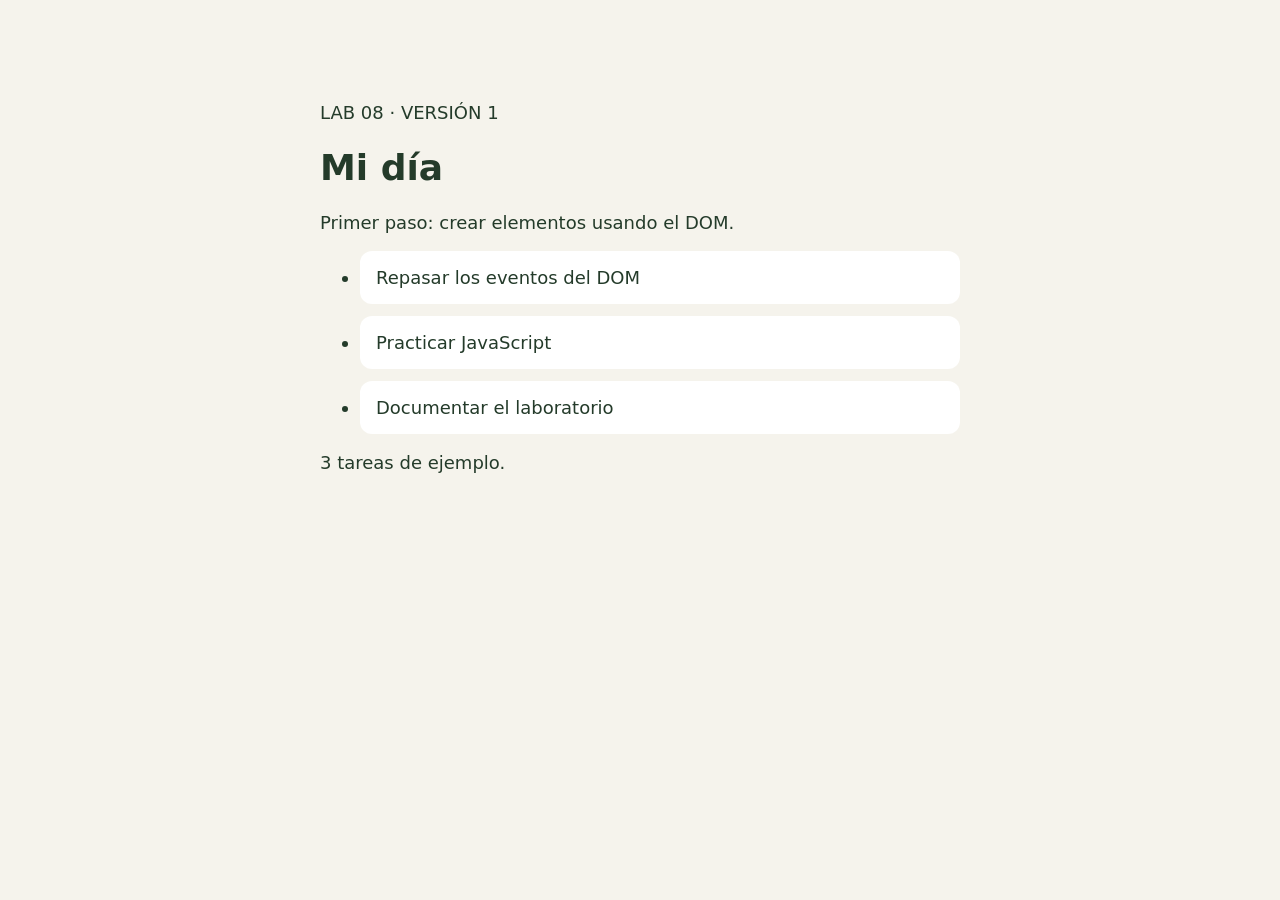
==== tarea/index.html @ 3fe0efce "Tarea v1: estructura del componente y DOM" ====
<!doctype html>
<html lang="es">
<head>
  <meta charset="UTF-8">
  <meta name="viewport" content="width=device-width, initial-scale=1.0">
  <title>Mi día — versión 1</title>
  <style>body{font:18px system-ui;background:#f5f3ec;color:#243b2a;max-width:640px;margin:60px auto;padding:24px}li{padding:16px;background:white;margin-bottom:12px;border-radius:12px}</style>
</head>
<body>
  <main>
    <p>LAB 08 · VERSIÓN 1</p>
    <h1>Mi día</h1>
    <p>Primer paso: crear elementos usando el DOM.</p>
    <ul id="lista-tareas"></ul>
    <p id="resumen"></p>
  </main>
  <script src="app.js" defer></script>
</body>
</html>
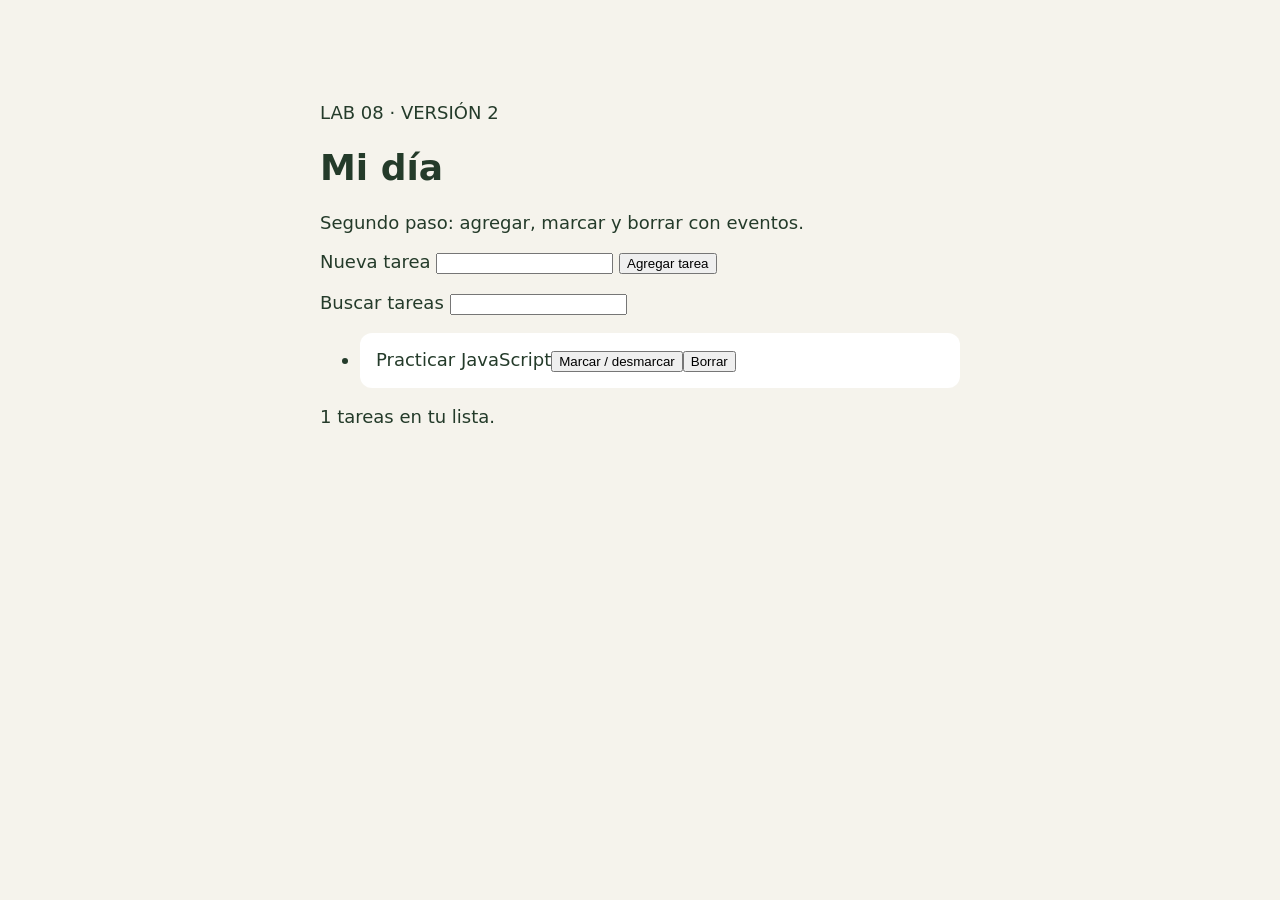
==== commit 62d49438: "Tarea v2: agregar eventos y validacion visible" ====
--- a/tarea/index.html
+++ b/tarea/index.html
@@ -3,14 +3,22 @@
 <head>
   <meta charset="UTF-8">
   <meta name="viewport" content="width=device-width, initial-scale=1.0">
-  <title>Mi día — versión 1</title>
+  <title>Mi día — versión 2</title>
   <style>body{font:18px system-ui;background:#f5f3ec;color:#243b2a;max-width:640px;margin:60px auto;padding:24px}li{padding:16px;background:white;margin-bottom:12px;border-radius:12px}</style>
 </head>
 <body>
   <main>
-    <p>LAB 08 · VERSIÓN 1</p>
+    <p>LAB 08 · VERSIÓN 2</p>
     <h1>Mi día</h1>
-    <p>Primer paso: crear elementos usando el DOM.</p>
+    <p>Segundo paso: agregar, marcar y borrar con eventos.</p>
+    <form id="formulario" novalidate>
+      <label for="titulo">Nueva tarea</label>
+      <input id="titulo" name="titulo" maxlength="80" aria-describedby="mensaje">
+      <button type="submit">Agregar tarea</button>
+      <p id="mensaje" role="status" aria-live="polite"></p>
+    </form>
+    <label for="buscador">Buscar tareas</label>
+    <input id="buscador" type="search">
     <ul id="lista-tareas"></ul>
     <p id="resumen"></p>
   </main>
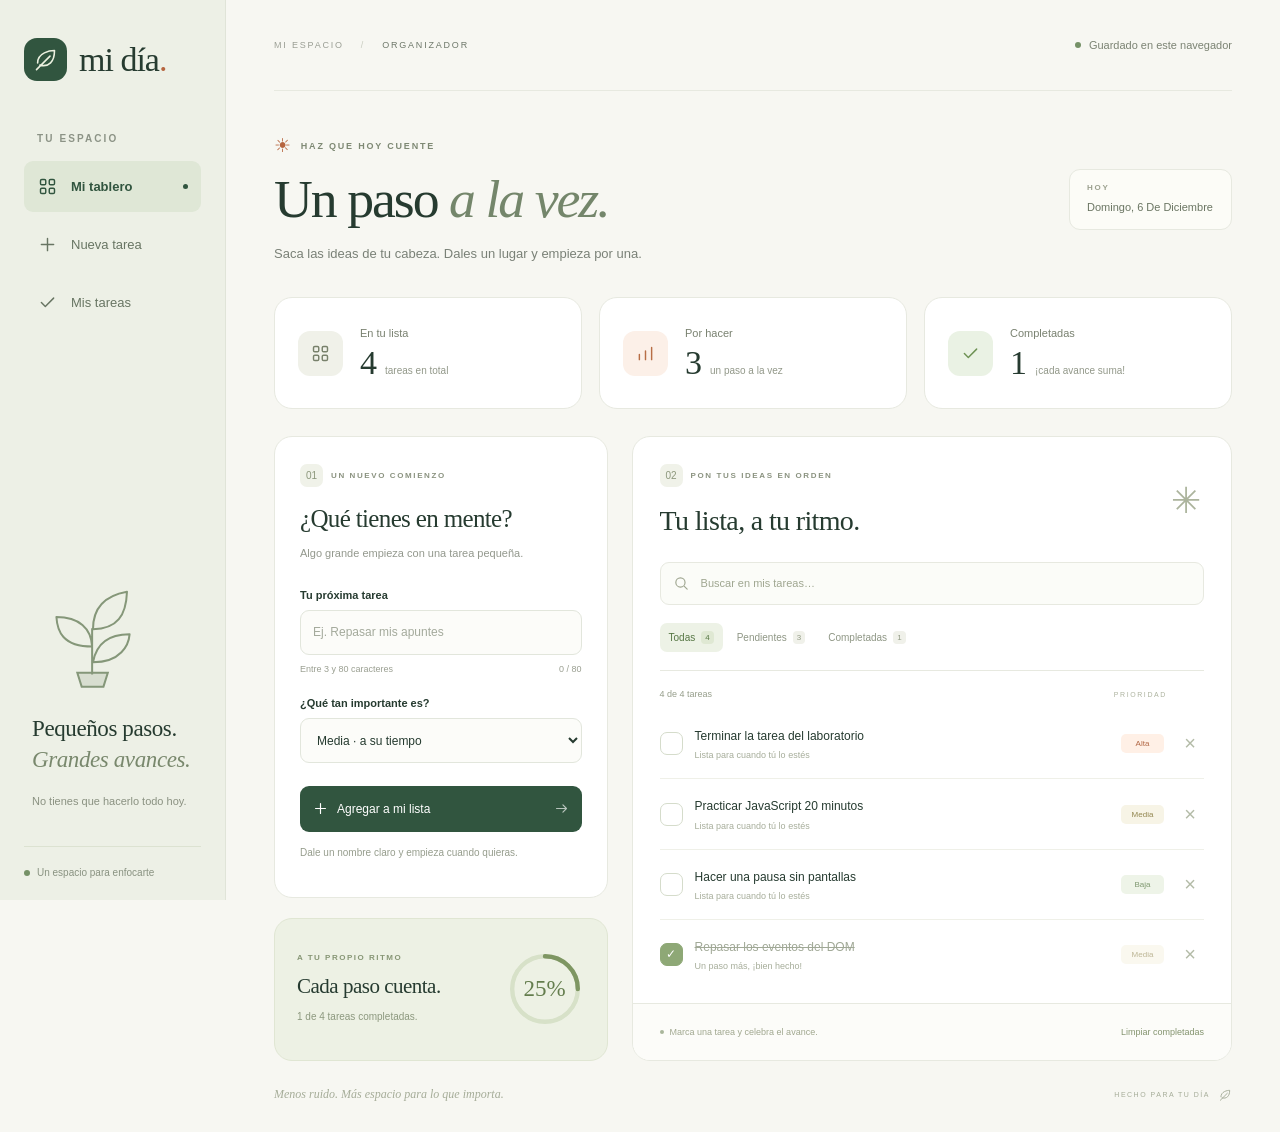
==== commit 54b3752b: "Tarea v3: componente con clases y enlaces en README" ====
--- a/tarea/index.html
+++ b/tarea/index.html
@@ -3,25 +3,103 @@
 <head>
   <meta charset="UTF-8">
   <meta name="viewport" content="width=device-width, initial-scale=1.0">
-  <title>Mi día — versión 2</title>
-  <style>body{font:18px system-ui;background:#f5f3ec;color:#243b2a;max-width:640px;margin:60px auto;padding:24px}li{padding:16px;background:white;margin-bottom:12px;border-radius:12px}</style>
+  <meta name="description" content="Organiza tu día paso a paso. Agrega, busca y completa tus tareas en un espacio sencillo y tranquilo.">
+  <meta name="theme-color" content="#264b38">
+  <title>Mi día · Un paso a la vez</title>
+  <link rel="stylesheet" href="styles.css">
+  <link rel="icon" href="data:image/svg+xml,%3Csvg xmlns='http://www.w3.org/2000/svg' viewBox='0 0 32 32'%3E%3Crect width='32' height='32' rx='9' fill='%23264b38'/%3E%3Cpath d='M9 19C9 9 22 8 24 8c0 12-7 17-15 11Zm1 5 11-12' fill='none' stroke='%23edf2df' stroke-width='2'/%3E%3C/svg%3E">
 </head>
 <body>
-  <main>
-    <p>LAB 08 · VERSIÓN 2</p>
-    <h1>Mi día</h1>
-    <p>Segundo paso: agregar, marcar y borrar con eventos.</p>
-    <form id="formulario" novalidate>
-      <label for="titulo">Nueva tarea</label>
-      <input id="titulo" name="titulo" maxlength="80" aria-describedby="mensaje">
-      <button type="submit">Agregar tarea</button>
-      <p id="mensaje" role="status" aria-live="polite"></p>
-    </form>
-    <label for="buscador">Buscar tareas</label>
-    <input id="buscador" type="search">
-    <ul id="lista-tareas"></ul>
-    <p id="resumen"></p>
+  <a class="skip-link" href="#contenido">Ir al contenido</a>
+  <svg class="svg-defs" xmlns="http://www.w3.org/2000/svg" aria-hidden="true">
+    <symbol id="i-leaf" viewBox="0 0 24 24"><path d="M5 15C5 6 16 4 20 4c0 10-5 15-13 13M4 21 16 9"/></symbol>
+    <symbol id="i-grid" viewBox="0 0 24 24"><rect x="4" y="4" width="6" height="6" rx="1.5"/><rect x="14" y="4" width="6" height="6" rx="1.5"/><rect x="4" y="14" width="6" height="6" rx="1.5"/><rect x="14" y="14" width="6" height="6" rx="1.5"/></symbol>
+    <symbol id="i-plus" viewBox="0 0 24 24"><path d="M12 5v14M5 12h14"/></symbol>
+    <symbol id="i-search" viewBox="0 0 24 24"><circle cx="10.5" cy="10.5" r="6.5"/><path d="m16 16 4 4"/></symbol>
+    <symbol id="i-check" viewBox="0 0 24 24"><path d="m5 12 4.5 4.5L19 7"/></symbol>
+    <symbol id="i-chart" viewBox="0 0 24 24"><path d="M5 19V13M12 19V9M19 19V5"/></symbol>
+    <symbol id="i-arrow" viewBox="0 0 24 24"><path d="M5 12h14m-5-5 5 5-5 5"/></symbol>
+  </svg>
+
+  <!-- Parte 1: navegación y progreso general. -->
+  <aside class="sidebar">
+    <a class="brand" href="#contenido" aria-label="Mi día, inicio">
+      <span class="brand-mark"><svg class="icon"><use href="#i-leaf"></use></svg></span>
+      <span>mi día<span class="brand-dot">.</span></span>
+    </a>
+    <p class="nav-label">TU ESPACIO</p>
+    <nav aria-label="Secciones de la página">
+      <a class="nav-item active" href="#contenido"><svg class="icon"><use href="#i-grid"></use></svg>Mi tablero<span class="nav-indicator"></span></a>
+      <a class="nav-item" href="#nueva-tarea"><svg class="icon"><use href="#i-plus"></use></svg>Nueva tarea</a>
+      <a class="nav-item" href="#mi-lista"><svg class="icon"><use href="#i-check"></use></svg>Mis tareas</a>
+    </nav>
+    <div class="sidebar-note">
+      <svg class="plant" viewBox="0 0 140 130" fill="none" aria-hidden="true">
+        <path d="M69 112V59m0 21C35 80 29 62 28 46c26 0 40 13 41 34Zm1-20c0-31 22-40 39-43-1 27-11 43-39 43Zm0 38c32 0 41-20 42-32-24 0-38 10-42 32Z" stroke="currentColor" stroke-width="2.3" stroke-linejoin="round"/>
+        <path d="M52 110h35l-5 16H57l-5-16Z" fill="currentColor" opacity=".2"/><path d="M52 110h35l-5 16H57l-5-16Z" stroke="currentColor" stroke-width="2.3"/>
+      </svg>
+      <p>Pequeños pasos.<br><em>Grandes avances.</em></p>
+      <span>No tienes que hacerlo todo hoy.</span>
+    </div>
+    <div class="sidebar-footer"><span class="tiny-dot"></span>Un espacio para enfocarte</div>
+  </aside>
+
+  <main id="contenido" class="main">
+    <header class="topbar">
+      <p class="breadcrumb">MI ESPACIO <span>/</span> <strong>ORGANIZADOR</strong></p>
+      <div class="save-status"><span class="tiny-dot"></span><span id="guardado-texto">Guardado en este navegador</span></div>
+    </header>
+
+    <section class="intro" aria-labelledby="titulo-pagina">
+      <div><p class="eyebrow"><span class="sun" aria-hidden="true">☀</span> HAZ QUE HOY CUENTE</p><h1 id="titulo-pagina">Un paso <em>a la vez.</em></h1><p class="intro-copy">Saca las ideas de tu cabeza. Dales un lugar y empieza por una.</p></div>
+      <div class="date-pill"><span>HOY</span><time id="fecha"></time></div>
+    </section>
+
+    <!-- Parte 2: resumen que cambia con las acciones del usuario. -->
+    <section id="resumen-dia" class="stats" aria-label="Resumen de tus tareas">
+      <div class="stat-card"><span class="stat-icon neutral"><svg class="icon"><use href="#i-grid"></use></svg></span><div><p>En tu lista</p><strong id="total">0</strong><span class="stat-caption">tareas en total</span></div></div>
+      <div class="stat-card"><span class="stat-icon peach"><svg class="icon"><use href="#i-chart"></use></svg></span><div><p>Por hacer</p><strong id="pendientes">0</strong><span class="stat-caption">un paso a la vez</span></div></div>
+      <div class="stat-card"><span class="stat-icon green"><svg class="icon"><use href="#i-check"></use></svg></span><div><p>Completadas</p><strong id="completadas">0</strong><span class="stat-caption">¡cada avance suma!</span></div></div>
+    </section>
+
+    <div class="workspace">
+      <div class="left-column">
+        <!-- Parte 3: formulario y validación visible. -->
+        <section id="nueva-tarea" class="panel form-panel" aria-labelledby="titulo-formulario">
+          <div class="section-heading"><span class="step">01</span><p>UN NUEVO COMIENZO</p></div>
+          <h2 id="titulo-formulario">¿Qué tienes en mente?</h2>
+          <p class="section-copy">Algo grande empieza con una tarea pequeña.</p>
+          <form id="formulario" novalidate>
+            <label for="titulo">Tu próxima tarea</label>
+            <input id="titulo" name="titulo" type="text" placeholder="Ej. Repasar mis apuntes" minlength="3" maxlength="80" autocomplete="off" aria-describedby="ayuda-titulo mensaje" required>
+            <div id="ayuda-titulo" class="field-help"><span>Entre 3 y 80 caracteres</span><span id="contador">0 / 80</span></div>
+            <label for="prioridad">¿Qué tan importante es?</label>
+            <select id="prioridad" name="prioridad"><option value="baja">Baja · puede esperar</option><option value="media" selected>Media · a su tiempo</option><option value="alta">Alta · primero esto</option></select>
+            <button class="primary-button" type="submit"><svg class="icon"><use href="#i-plus"></use></svg>Agregar a mi lista<svg class="icon arrow"><use href="#i-arrow"></use></svg></button>
+            <p id="mensaje" class="form-message" role="status" aria-live="polite">Dale un nombre claro y empieza cuando quieras.</p>
+          </form>
+        </section>
+        <section class="progress-card" aria-labelledby="titulo-progreso">
+          <div><p class="eyebrow">A TU PROPIO RITMO</p><h2 id="titulo-progreso">Cada paso cuenta.</h2><p id="progreso-mensaje">Tu próximo paso te espera.</p></div>
+          <div class="progress-ring"><svg viewBox="0 0 100 100" aria-hidden="true"><circle class="ring-track" cx="50" cy="50" r="41"/><circle id="anillo-progreso" class="ring-fill" cx="50" cy="50" r="41"/></svg><strong id="progreso">0%</strong></div>
+        </section>
+      </div>
+
+      <!-- Parte 4: búsqueda, filtros y lista creada con createElement. -->
+      <section id="mi-lista" class="panel list-panel" aria-labelledby="titulo-lista">
+        <div class="list-heading"><div><div class="section-heading"><span class="step">02</span><p>PON TUS IDEAS EN ORDEN</p></div><h2 id="titulo-lista">Tu lista, a tu ritmo.</h2></div><span class="list-decoration" aria-hidden="true">✳</span></div>
+        <div class="search-field"><svg class="icon"><use href="#i-search"></use></svg><label class="sr-only" for="buscador">Buscar en tus tareas</label><input id="buscador" type="search" placeholder="Buscar en mis tareas…" autocomplete="off"></div>
+        <div id="filtros" class="filters" role="group" aria-label="Filtrar tareas por estado"><button type="button" data-filtro="todas" aria-pressed="true">Todas <span id="cuenta-todas">0</span></button><button type="button" data-filtro="pendientes" aria-pressed="false">Pendientes <span id="cuenta-pendientes">0</span></button><button type="button" data-filtro="completadas" aria-pressed="false">Completadas <span id="cuenta-completadas">0</span></button></div>
+        <div class="list-meta"><p id="resultado" role="status" aria-live="polite"></p><span>PRIORIDAD</span></div>
+        <ul id="lista-tareas" class="task-list" aria-label="Tareas"></ul>
+        <div id="estado-vacio" class="empty-state" hidden><span aria-hidden="true">✧</span><h3 id="vacio-titulo">Un espacio para empezar.</h3><p id="vacio-mensaje">Agrega tu primera tarea desde el formulario.</p><button id="limpiar-filtros" type="button" class="text-button" hidden>Ver todas mis tareas</button></div>
+        <div class="list-footer"><span><span class="tiny-dot"></span> Marca una tarea y celebra el avance.</span><button id="limpiar-completadas" type="button" class="text-button" disabled>Limpiar completadas</button></div>
+        <div id="aviso" class="undo-notice" role="status" aria-live="polite" hidden><span id="aviso-texto"></span><button id="deshacer" type="button">Deshacer</button></div>
+      </section>
+    </div>
+    <footer class="page-footer"><p>Menos ruido. Más espacio para lo que importa.</p><span>HECHO PARA TU DÍA <svg class="icon"><use href="#i-leaf"></use></svg></span></footer>
+    <noscript>Activa JavaScript en tu navegador para usar la lista de tareas.</noscript>
   </main>
-  <script src="app.js" defer></script>
+  <script src="app.js"></script>
 </body>
 </html>
--- a/tarea/styles.css
+++ b/tarea/styles.css
@@ -0,0 +1,14 @@
+:root{--paper:#f7f7f2;--white:#fff;--ink:#263b30;--muted:#7a8177;--green:#31553f;--line:#e7e9e0;--sidebar:#edf0e6;--accent:#b6653f;--radius:18px;font-family:Arial,Helvetica,sans-serif;color:var(--ink);background:var(--paper);font-synthesis:none}
+*{box-sizing:border-box}html{scroll-behavior:smooth;scroll-padding-top:24px}body{margin:0}button,input,select{font:inherit}button,a,input,select{-webkit-tap-highlight-color:transparent}button{cursor:pointer}button:disabled{cursor:default;opacity:.4}button,a,input,select{outline-offset:4px}button:focus-visible,a:focus-visible,input:focus-visible,select:focus-visible{outline:3px solid #9a6d46}a{color:inherit;text-decoration:none}button{transition:background .18s,transform .18s}button:active:not(:disabled){transform:translateY(1px)}[hidden]{display:none!important}.icon{width:21px;height:21px;fill:none;stroke:currentColor;stroke-width:1.65;stroke-linecap:round;stroke-linejoin:round;flex-shrink:0}.svg-defs{position:absolute;width:0;height:0;overflow:hidden}.sr-only{position:absolute;width:1px;height:1px;padding:0;margin:-1px;overflow:hidden;clip:rect(0,0,0,0);white-space:nowrap;border:0}.skip-link{position:fixed;left:16px;top:-90px;z-index:5;background:var(--green);color:white;padding:12px 20px;border-radius:8px}.skip-link:focus{top:16px}
+.sidebar{width:226px;position:fixed;inset:0 auto 0 0;background:var(--sidebar);border-right:1px solid #e0e4d8;padding:38px 24px 22px;display:flex;flex-direction:column}.brand{display:flex;align-items:center;gap:12px;font:34px Georgia,'Times New Roman',serif;letter-spacing:-1px;width:fit-content}.brand-mark{background:var(--green);border-radius:13px;width:43px;height:43px;display:grid;place-items:center;color:#ecf1e0}.brand-mark .icon{width:27px;height:27px;stroke-width:1.4}.brand-dot{color:var(--accent)}.nav-label{font-size:10px;letter-spacing:2.1px;font-weight:700;color:#8c9386;margin:52px 0 17px 13px}.nav-item{display:flex;align-items:center;gap:13px;padding:15px 13px;border-radius:9px;margin-bottom:7px;font-size:13px;color:#687563}.nav-item.active{background:#dfe7d6;color:var(--green);font-weight:600}.nav-item:hover{background:#e2e8db}.nav-indicator{width:5px;height:5px;border-radius:50%;background:var(--green);margin-left:auto}.sidebar-note{margin-top:auto;padding:32px 8px 34px}.plant{width:122px;height:115px;color:#859779;display:block;margin-bottom:22px}.sidebar-note p{font:23px/1.35 Georgia,'Times New Roman',serif;margin:0 0 16px;letter-spacing:-.4px}.sidebar-note em{color:#79886d}.sidebar-note>span{font-size:11px;line-height:1.8;color:#8a9181}.sidebar-footer{font-size:10px;color:#899281;border-top:1px solid #dce2d1;padding-top:20px;display:flex;align-items:center;gap:7px}.tiny-dot{display:inline-block;width:6px;height:6px;border-radius:50%;background:#759167;flex-shrink:0}
+.main{margin-left:226px;padding:0 48px;max-width:1560px}.topbar{height:91px;border-bottom:1px solid var(--line);display:flex;align-items:center;justify-content:space-between;gap:18px}.breadcrumb{font-size:9px;letter-spacing:1.8px;color:#9a9e94;display:flex;gap:17px}.breadcrumb strong{font-weight:500;color:#6e786a}.breadcrumb span{color:#c7cbbf}.save-status{display:flex;align-items:center;gap:8px;color:#7b8373;font-size:11px}.intro{padding:43px 0 32px;display:flex;justify-content:space-between;align-items:center;gap:20px}.eyebrow{font-size:9px;font-weight:700;letter-spacing:1.8px;color:#7e8974;margin:0 0 13px;display:flex;align-items:center;gap:8px}.sun{font-size:19px;color:var(--accent)}h1{font:clamp(36px,4.2vw,58px)/1.08 Georgia,'Times New Roman',serif;letter-spacing:-2px;margin:0 0 15px}h1 em{font-weight:400;color:#74866b}.intro-copy{font-size:13px;color:var(--muted);margin:0;line-height:1.7}.date-pill{border:1px solid var(--line);border-radius:11px;padding:13px 17px;background:#fcfcf7;min-width:163px}.date-pill span{display:block;color:#9ba08e;font-size:8px;font-weight:700;letter-spacing:1.8px;margin-bottom:7px}.date-pill time{font-size:11px;line-height:1.5;color:#6a7562;text-transform:capitalize;display:block}
+.stats{display:grid;grid-template-columns:repeat(3,minmax(0,1fr));gap:17px;margin-bottom:27px}.stat-card{background:white;border:1px solid var(--line);border-radius:var(--radius);padding:21px 23px;display:flex;align-items:center;gap:17px;min-height:112px}.stat-icon{width:45px;height:45px;border-radius:12px;display:grid;place-items:center}.neutral{background:#f0f1e9;color:#78816b}.peach{background:#fcf0e8;color:#b86e45}.green{background:#eaf2e4;color:#6e9254}.stat-card p{margin:0 0 7px;color:#798170;font-size:11px}.stat-card strong{font:34px/1 Georgia,'Times New Roman',serif;margin-right:8px}.stat-caption{color:#929889;font-size:10px}
+.workspace{display:grid;grid-template-columns:minmax(265px,.75fr) minmax(380px,1.35fr);align-items:start;gap:24px}.left-column{display:grid;gap:20px}.panel{background:white;border:1px solid var(--line);border-radius:var(--radius)}.form-panel{padding:27px 25px 20px}.section-heading{display:flex;align-items:center;gap:8px;margin-bottom:17px}.step{font-size:10px;background:#f0f2e9;color:#8c977c;width:23px;height:23px;border-radius:7px;display:grid;place-items:center}.section-heading p{font-size:8px;letter-spacing:1.6px;color:#8b9380;margin:0;font-weight:700}h2{font:25px/1.2 Georgia,'Times New Roman',serif;letter-spacing:-.65px;margin:0 0 10px}.section-copy{font-size:11px;color:#93988d;line-height:1.7;margin:0 0 26px}form label{display:block;font-size:11px;font-weight:600;margin:0 0 9px}form input,form select{width:100%;background:#fcfcf9;border:1px solid #e2e6dc;border-radius:9px;padding:14px 12px;font-size:12px;color:var(--ink);height:45px}form input::placeholder{color:#a4aa9c}form input:focus,form select:focus{border-color:#90a780}form input[aria-invalid="true"]{border-color:#bc6951;background:#fff9f7}.field-help{display:flex;justify-content:space-between;font-size:9px;color:#9a9f91;margin:9px 0 23px;gap:8px}form select{margin-bottom:23px;padding-right:24px}.primary-button{display:flex;align-items:center;gap:8px;width:100%;background:var(--green);color:white;border:0;border-radius:9px;padding:14px 12px;font-size:12px;min-height:46px}.primary-button:hover{background:#254331}.primary-button .icon{width:17px;height:17px}.primary-button .arrow{margin-left:auto;opacity:.65}.form-message{font-size:10px;color:#969d8d;line-height:1.6;margin:13px 0 0;min-height:32px}.form-message.error{color:#a24e38}.form-message.success{color:#577f40}
+.progress-card{background:#edf1e4;border:1px solid #e0e6d3;border-radius:var(--radius);padding:24px 22px;display:flex;align-items:center;justify-content:space-between;gap:15px;min-height:143px}.progress-card .eyebrow{font-size:8px;letter-spacing:1.5px;margin:0 0 12px;color:#879675}.progress-card h2{font-size:21px;letter-spacing:-.5px}.progress-card p:last-child{font-size:10px;line-height:1.6;color:#8c987e;margin:0}.progress-ring{position:relative;width:80px;height:80px;flex:0 0 80px}.progress-ring svg{width:100%;height:100%;transform:rotate(-90deg)}.progress-ring circle{fill:none;stroke-width:5.5}.ring-track{stroke:#d7e1c8}.ring-fill{stroke:#7e9662;stroke-dasharray:257.61;stroke-dashoffset:257.61;stroke-linecap:round;transition:stroke-dashoffset .4s}.progress-ring strong{position:absolute;inset:0;display:grid;place-items:center;font:23px Georgia,'Times New Roman',serif;color:#647d4d}
+.list-panel{padding:27px 27px 0;min-width:0;overflow:hidden}.list-heading{display:flex;justify-content:space-between;align-items:center;margin-bottom:24px}.list-heading .section-heading{margin-bottom:17px}.list-heading h2{margin:0;font-size:28px}.list-decoration{font-size:36px;color:#acb49d;margin-right:3px}.search-field{position:relative;display:flex;align-items:center}.search-field .icon{position:absolute;left:13px;pointer-events:none;width:17px;height:17px;color:#9fa690}.search-field input{width:100%;height:43px;border:1px solid var(--line);border-radius:9px;background:#fbfcf8;padding:12px 13px 12px 40px;color:var(--ink);font-size:11px}.search-field input::placeholder{color:#9fa690}.filters{display:flex;gap:5px;padding:18px 0;border-bottom:1px solid var(--line)}.filters button{border:0;background:transparent;color:#8e9684;padding:8px 9px;border-radius:7px;font-size:10px;display:flex;align-items:center;gap:6px}.filters button[aria-pressed="true"]{background:#edf2e6;color:#567744}.filters button:hover{background:#f2f4ec}.filters button span{font-size:8px;border-radius:4px;padding:2px 4px;background:#f0f1ea;color:#929b86}.filters button[aria-pressed="true"] span{background:#dfe8d3;color:#567744}.list-meta{display:flex;justify-content:space-between;align-items:center;gap:12px;padding:17px 0 8px}.list-meta p{font-size:9px;color:#969e8b;margin:0;line-height:1.5}.list-meta>span{font-size:7px;letter-spacing:1.6px;color:#adb39f;margin-right:37px}.task-list{list-style:none;margin:0;padding:0;min-height:233px}.task-item{display:flex;align-items:center;gap:12px;padding:18px 0;border-bottom:1px solid #eff0e8;animation:appear .2s ease-out}.task-item:last-child{border-bottom:0}.task-check{width:23px;height:23px;flex:0 0 23px;border:1.4px solid #d5dccb;border-radius:7px;background:white;color:white;display:grid;place-items:center;padding:0;font-size:12px;font-weight:bold}.task-check:hover{border-color:#7e9667;background:#f2f6ed}.task-item.completada .task-check{background:#8ea876;border-color:#8ea876}.task-text{flex:1;min-width:0}.task-title{font-size:12px;line-height:1.6;display:block;overflow-wrap:anywhere}.task-caption{display:block;font-size:9px;color:#a6ad9a;margin-top:4px}.completada .task-title{text-decoration:line-through;color:#a0a896}.priority{font-size:8px;padding:5px 8px;border-radius:5px;white-space:nowrap;flex-shrink:0;min-width:43px;text-align:center}.priority-alta{color:#b26846;background:#fff0e6}.priority-media{color:#92864f;background:#f7f4e6}.priority-baja{color:#7f9870;background:#eef4e8}.completada .priority{opacity:.6}.task-delete{border:0;background:transparent;border-radius:6px;color:#b3bba7;min-width:28px;min-height:32px;padding:0;font-size:20px}.task-delete:hover{background:#fcf0e9;color:#ad6040}.empty-state{text-align:center;padding:30px 15px;min-height:233px}.empty-state>span{font-size:38px;color:#a9b89b;display:block;margin-bottom:10px}.empty-state h3{font:21px Georgia,'Times New Roman',serif;margin:0 0 10px}.empty-state p{font-size:11px;color:#8c967e;line-height:1.7;margin:0 0 13px}.empty-state .text-button{font-size:11px}.list-footer{margin:14px -27px 0;padding:19px 27px;background:#fcfcf9;border-top:1px solid var(--line);display:flex;align-items:center;justify-content:space-between;gap:10px}.list-footer>span{display:flex;align-items:center;gap:6px;font-size:9px;color:#a0a78f}.list-footer .tiny-dot{width:4px;height:4px;background:#a9b69b}.text-button{padding:4px 0;border:0;background:none;font-size:9px;color:#83936e;text-underline-offset:3px;white-space:nowrap}.text-button:hover:not(:disabled){text-decoration:underline}.undo-notice{padding:13px 0;display:flex;align-items:center;justify-content:space-between;gap:12px;border-top:1px solid var(--line);color:#79886b;font-size:10px}.undo-notice button{background:#eaf1e2;border:0;padding:8px 10px;border-radius:6px;color:var(--green);font-size:10px}.page-footer{display:flex;justify-content:space-between;align-items:center;gap:16px;padding:26px 0 30px;color:#a5ac98}.page-footer p{font:12px Georgia,'Times New Roman',serif;font-style:italic;margin:0}.page-footer>span{font-size:7px;letter-spacing:1.5px;display:flex;align-items:center;gap:8px}.page-footer .icon{width:14px;height:14px}.main noscript{display:block;padding:20px;color:#a24e38}
+@keyframes appear{from{opacity:0;transform:translateY(5px)}to{opacity:1;transform:translateY(0)}}
+@media(min-width:1500px){.main{margin-right:auto;margin-left:226px;padding:0 64px}.workspace{grid-template-columns:minmax(300px,.72fr) minmax(420px,1.4fr)}}
+@media(max-width:1190px){.sidebar{width:194px;padding-left:18px;padding-right:18px}.main{margin-left:194px;padding:0 28px}.workspace{gap:18px;grid-template-columns:minmax(245px,.8fr) minmax(320px,1.2fr)}.form-panel{padding:24px 20px 18px}.list-panel{padding:24px 20px 0}.stat-card{padding:19px 16px;gap:13px}.stat-caption{display:block;margin-top:7px}.list-footer{margin-left:-20px;margin-right:-20px;padding:17px 20px}.list-footer>span{max-width:140px;line-height:1.6}.progress-card{padding:20px 17px}.progress-card h2{font-size:19px}.progress-ring{width:68px;height:68px;flex-basis:68px}.progress-ring strong{font-size:20px}}
+@media(max-width:960px){.sidebar{width:174px;padding-left:14px;padding-right:14px}.brand{font-size:29px}.brand-mark{width:37px;height:37px}.nav-item{gap:10px;font-size:12px;padding:13px 10px}.sidebar-note{padding-left:4px}.main{margin-left:174px;padding:0 25px}.topbar{height:76px}.intro{padding-top:33px}.date-pill{display:none}.workspace{grid-template-columns:1fr}.left-column{grid-template-columns:1.45fr 1fr;align-items:stretch}.progress-card{flex-direction:column;justify-content:center;align-items:flex-start;gap:25px;padding:24px}.progress-ring{width:96px;height:96px;flex:0 0 96px;align-self:center}.progress-ring strong{font-size:28px}.list-panel{padding:27px 25px 0}.list-footer{margin-left:-25px;margin-right:-25px;padding-left:25px;padding-right:25px}.list-footer>span{max-width:none}.stat-card{gap:10px;padding:17px 13px}.stat-icon{width:34px;height:34px;border-radius:9px}.stat-icon .icon{width:17px}.stat-card strong{font-size:28px}.stat-card p{font-size:10px}.stat-caption{font-size:8px}.stats{gap:10px}.save-status{font-size:9px}.breadcrumb{font-size:8px;gap:10px}}
+@media(max-width:640px){.sidebar{position:relative;width:100%;height:auto;border-right:0;border-bottom:1px solid #e0e4d8;padding:17px 21px;display:flex;flex-direction:row;align-items:center;justify-content:space-between;gap:12px}.brand{font-size:27px;gap:9px}.brand-mark{height:34px;width:34px;border-radius:10px}.brand-mark .icon{width:23px;height:23px}.sidebar nav{display:flex;gap:3px}.nav-item{padding:9px 8px;font-size:0;margin:0;gap:0}.nav-item .icon{width:20px;height:20px}.nav-indicator,.nav-label,.sidebar-note,.sidebar-footer{display:none}.main{margin:0;padding:0 20px}.topbar{height:57px}.breadcrumb{font-size:7px;letter-spacing:1.2px;gap:9px}.save-status{font-size:8px;max-width:128px;line-height:1.5;gap:5px}.intro{padding:29px 0 26px}.eyebrow{font-size:8px;letter-spacing:1.5px}h1{font-size:41px;letter-spacing:-1.9px;margin-bottom:14px}.intro-copy{font-size:11px;max-width:290px}.stats{gap:8px;margin-bottom:19px}.stat-card{padding:14px 10px;display:block;min-height:132px;border-radius:13px}.stat-icon{width:29px;height:29px;margin-bottom:12px;border-radius:8px}.stat-icon .icon{width:16px}.stat-card p{font-size:9px;margin-bottom:7px}.stat-card strong{font-size:26px}.stat-caption{font-size:7px;line-height:1.5;margin-top:6px}.workspace{gap:19px}.left-column{grid-template-columns:1fr;gap:14px}.form-panel{padding:24px 22px 20px}.progress-card{flex-direction:row;gap:15px;padding:19px 22px;min-height:115px}.progress-card h2{font-size:22px}.progress-ring{width:75px;height:75px;flex:0 0 75px}.progress-ring strong{font-size:23px}.list-panel{padding:24px 21px 0}.list-heading h2{font-size:26px}.list-heading{margin-bottom:20px}.list-decoration{font-size:30px}.section-heading p{font-size:7px;letter-spacing:1.4px}.filters{gap:3px}.filters button{font-size:9px;padding:8px 7px;gap:4px}.task-item{gap:9px;padding:17px 0}.task-title{font-size:11px}.priority{font-size:7px;min-width:34px;padding:5px 6px}.task-delete{min-width:25px}.task-check{width:22px;height:22px;flex-basis:22px}.list-meta>span{margin-right:26px;font-size:6px}.list-meta p{font-size:8px}.list-footer{margin-left:-21px;margin-right:-21px;padding:16px 21px}.list-footer>span{font-size:8px;max-width:165px;line-height:1.6}.text-button{font-size:8px}.page-footer{padding:23px 0;align-items:start}.page-footer p{font-size:10px;max-width:180px;line-height:1.6}.page-footer>span{font-size:6px;letter-spacing:1px;white-space:nowrap}}
+@media(prefers-reduced-motion:reduce){html{scroll-behavior:auto}*,*::before,*::after{animation:none!important;transition:none!important}}
